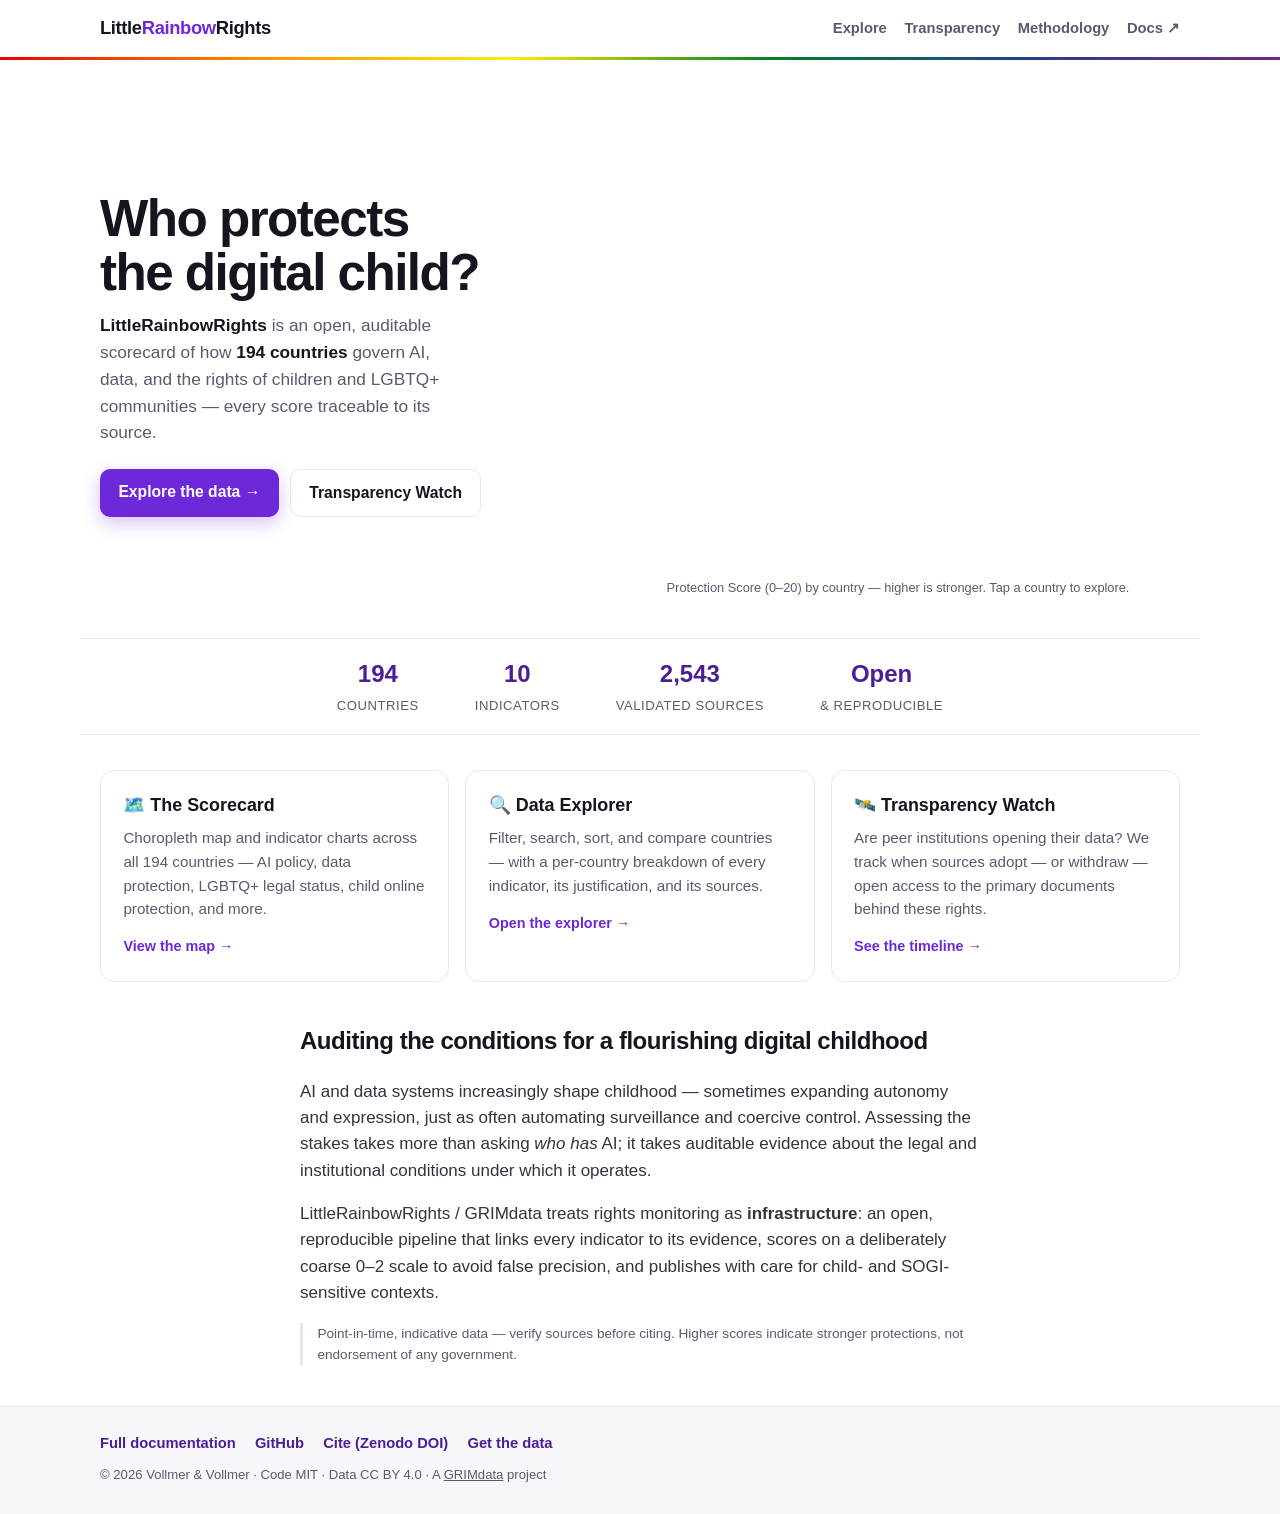
==== index.html @ 66d566f4 "Bespoke LittleRainbowRights landing" ====
<!doctype html>
<html lang="en">
<head>
  <meta charset="utf-8">
  <meta name="viewport" content="width=device-width, initial-scale=1">
  <title>LittleRainbowRights — Who protects the digital child?</title>
  <meta name="description" content="An open, auditable scorecard of how 194 countries govern AI, data, and the rights of children and LGBTQ+ communities — every score traceable to its source.">
  <meta property="og:title" content="LittleRainbowRights — Who protects the digital child?">
  <meta property="og:description" content="An open, auditable scorecard of AI policy, data protection, and the rights of children and LGBTQ+ communities across all 194 countries.">
  <meta property="og:type" content="website">
  <meta property="og:url" content="https://littlerainbowrights.com">
  <link rel="icon" href="data:image/svg+xml,<svg xmlns=%22http://www.w3.org/2000/svg%22 viewBox=%220 0 100 100%22><text y=%22.9em%22 font-size=%2290%22>🌈</text></svg>">
  <link rel="stylesheet" href="assets/landing.css">
  <script src="https://cdn.plot.ly/plotly-2.27.0.min.js" defer></script>
  <script src="assets/landing.js" defer></script>
</head>
<body>
  <a class="skip" href="#main">Skip to content</a>

  <header class="nav">
    <a class="brand" href="/">Little<span>Rainbow</span>Rights</a>
    <nav>
      <a href="https://grimdata.org/scorecard/explorer/">Explore</a>
      <a href="https://grimdata.org/transparency-watch/">Transparency</a>
      <a href="https://grimdata.org/scorecard/design/">Methodology</a>
      <a class="ext" href="https://grimdata.org/">Docs ↗</a>
    </nav>
  </header>
  <div class="rainbow-rule" aria-hidden="true"></div>

  <main id="main">
    <section class="hero">
      <div class="hero-copy">
        <h1>Who protects the&nbsp;digital&nbsp;child?</h1>
        <p class="lede">
          <strong>LittleRainbowRights</strong> is an open, auditable scorecard of how
          <strong>194 countries</strong> govern AI, data, and the rights of children and
          LGBTQ+ communities — every score traceable to its source.
        </p>
        <div class="cta">
          <a class="btn btn-primary" href="https://grimdata.org/scorecard/explorer/">Explore the data →</a>
          <a class="btn btn-ghost" href="https://grimdata.org/transparency-watch/">Transparency Watch</a>
        </div>
      </div>
      <figure class="hero-map">
        <div id="hero-map" role="img" aria-label="World map of digital-rights protection scores by country"></div>
        <figcaption id="hero-map-cap">Protection Score (0–20) by country — higher is stronger. Tap a country to explore.</figcaption>
      </figure>
    </section>

    <section class="stats" aria-label="At a glance">
      <div><b id="stat-countries">194</b><span>countries</span></div>
      <div><b id="stat-indicators">10</b><span>indicators</span></div>
      <div><b>2,543</b><span>validated sources</span></div>
      <div><b>Open</b><span>&amp; reproducible</span></div>
    </section>

    <section class="cards" aria-label="What you can do">
      <a class="card" href="https://grimdata.org/scorecard/visualization/">
        <h3>🗺️ The Scorecard</h3>
        <p>Choropleth map and indicator charts across all 194 countries — AI policy, data protection, LGBTQ+ legal status, child online protection, and more.</p>
        <span class="more">View the map →</span>
      </a>
      <a class="card" href="https://grimdata.org/scorecard/explorer/">
        <h3>🔍 Data Explorer</h3>
        <p>Filter, search, sort, and compare countries — with a per-country breakdown of every indicator, its justification, and its sources.</p>
        <span class="more">Open the explorer →</span>
      </a>
      <a class="card" href="https://grimdata.org/transparency-watch/">
        <h3>🛰️ Transparency Watch</h3>
        <p>Are peer institutions opening their data? We track when sources adopt — or withdraw — open access to the primary documents behind these rights.</p>
        <span class="more">See the timeline →</span>
      </a>
    </section>

    <section class="about">
      <h2>Auditing the conditions for a flourishing digital childhood</h2>
      <p>
        AI and data systems increasingly shape childhood — sometimes expanding autonomy and
        expression, just as often automating surveillance and coercive control. Assessing the
        stakes takes more than asking <em>who has</em> AI; it takes auditable evidence about the
        legal and institutional conditions under which it operates.
      </p>
      <p>
        LittleRainbowRights / GRIMdata treats rights monitoring as <strong>infrastructure</strong>:
        an open, reproducible pipeline that links every indicator to its evidence, scores on a
        deliberately coarse 0–2 scale to avoid false precision, and publishes with care for
        child- and SOGI-sensitive contexts.
      </p>
      <p class="note">
        Point-in-time, indicative data — verify sources before citing. Higher scores indicate
        stronger protections, not endorsement of any government.
      </p>
    </section>
  </main>

  <footer>
    <div class="foot-links">
      <a href="https://grimdata.org/">Full documentation</a>
      <a href="https://github.com/MissCrispenCakes/DigitalChild">GitHub</a>
      <a href="https://doi.org/10.5281/zenodo.18318098">Cite (Zenodo DOI)</a>
      <a href="https://grimdata.org/scorecard/data-access/">Get the data</a>
    </div>
    <p class="legal">
      © <span id="year">2026</span> Vollmer &amp; Vollmer · Code MIT · Data CC&nbsp;BY&nbsp;4.0 ·
      A <a href="https://grimdata.org/">GRIMdata</a> project
    </p>
  </footer>
</body>
</html>
---- assets/landing.css ----
/* LittleRainbowRights — bespoke landing. Mobile-first, intentionally lean. */
:root {
  --ink: #15151f;
  --muted: #5a5a6e;
  --line: #e7e7ef;
  --bg: #ffffff;
  --bg-soft: #f7f7fb;
  --primary: #6d28d9;       /* violet */
  --primary-ink: #4c1d95;
  --rainbow: linear-gradient(90deg, #e40303, #ff8c00, #ffed00, #008026, #24408e, #732982);
  --maxw: 1120px;
  --radius: 14px;
}
* { box-sizing: border-box; }
html { scroll-behavior: smooth; -webkit-text-size-adjust: 100%; }
body {
  margin: 0;
  font-family: -apple-system, BlinkMacSystemFont, "Segoe UI", Roboto, Helvetica, Arial, sans-serif;
  color: var(--ink);
  background: var(--bg);
  line-height: 1.55;
  font-size: 17px;
}
a { color: var(--primary-ink); }
.skip { position: absolute; left: -999px; }
.skip:focus { left: 1rem; top: 1rem; background: #fff; padding: .5rem .75rem; border-radius: 8px; z-index: 50; }

/* Nav */
.nav {
  max-width: var(--maxw); margin: 0 auto; padding: 0.9rem 1.25rem;
  display: flex; align-items: center; justify-content: space-between; flex-wrap: wrap; gap: .5rem;
}
.brand { font-weight: 800; font-size: 1.15rem; letter-spacing: -.02em; text-decoration: none; color: var(--ink); }
.brand span { color: var(--primary); }
.nav nav { display: flex; gap: 1.1rem; flex-wrap: wrap; }
.nav nav a { color: var(--muted); text-decoration: none; font-size: .92rem; font-weight: 600; }
.nav nav a:hover { color: var(--primary); }
.rainbow-rule { height: 3px; background: var(--rainbow); }

/* Hero */
.hero {
  max-width: var(--maxw); margin: 0 auto; padding: 2.2rem 1.25rem 1rem;
  display: grid; gap: 1.6rem;
}
.hero h1 {
  font-size: clamp(2rem, 7vw, 3.2rem); line-height: 1.05; letter-spacing: -.03em;
  margin: 0 0 .8rem; font-weight: 800;
}
.lede { font-size: 1.08rem; color: var(--muted); margin: 0 0 1.4rem; max-width: 36ch; }
.lede strong { color: var(--ink); }
.cta { display: flex; gap: .7rem; flex-wrap: wrap; }
.btn {
  display: inline-block; padding: .7rem 1.15rem; border-radius: 10px; text-decoration: none;
  font-weight: 700; font-size: .98rem; transition: transform .12s ease, box-shadow .12s ease;
}
.btn-primary { background: var(--primary); color: #fff; box-shadow: 0 6px 18px rgba(109,40,217,.28); }
.btn-primary:hover { transform: translateY(-1px); box-shadow: 0 10px 24px rgba(109,40,217,.34); }
.btn-ghost { border: 1.5px solid var(--line); color: var(--ink); }
.btn-ghost:hover { border-color: var(--primary); color: var(--primary); }

.hero-map { margin: 0; }
#hero-map { width: 100%; height: 340px; }
#hero-map-cap { font-size: .8rem; color: var(--muted); margin-top: .4rem; text-align: center; }

/* Stat strip */
.stats {
  max-width: var(--maxw); margin: 1rem auto; padding: 1rem 1.25rem;
  display: flex; flex-wrap: wrap; gap: 1rem 2rem; justify-content: center;
  border-top: 1px solid var(--line); border-bottom: 1px solid var(--line);
}
.stats div { text-align: center; }
.stats b { display: block; font-size: 1.5rem; font-weight: 800; color: var(--primary-ink); }
.stats span { font-size: .82rem; color: var(--muted); text-transform: uppercase; letter-spacing: .04em; }

/* Cards */
.cards {
  max-width: var(--maxw); margin: 2.2rem auto; padding: 0 1.25rem;
  display: grid; gap: 1rem; grid-template-columns: 1fr;
}
.card {
  display: block; padding: 1.3rem 1.4rem; border: 1px solid var(--line); border-radius: var(--radius);
  background: var(--bg); text-decoration: none; color: var(--ink);
  transition: transform .12s ease, box-shadow .12s ease, border-color .12s ease;
}
.card:hover { transform: translateY(-3px); box-shadow: 0 10px 28px rgba(20,20,40,.10); border-color: #d9d4ef; }
.card h3 { margin: 0 0 .4rem; font-size: 1.12rem; }
.card p { margin: 0 0 .8rem; color: var(--muted); font-size: .95rem; }
.card .more { color: var(--primary); font-weight: 700; font-size: .9rem; }

/* About */
.about { max-width: 720px; margin: 2.5rem auto; padding: 0 1.25rem; }
.about h2 { font-size: 1.5rem; letter-spacing: -.02em; }
.about p { color: #34343f; }
.about .note { font-size: .85rem; color: var(--muted); border-left: 3px solid var(--line); padding-left: .9rem; }

/* Footer */
footer { background: var(--bg-soft); border-top: 1px solid var(--line); margin-top: 2.5rem; }
.foot-links {
  max-width: var(--maxw); margin: 0 auto; padding: 1.6rem 1.25rem .6rem;
  display: flex; flex-wrap: wrap; gap: 1.2rem;
}
.foot-links a { color: var(--primary-ink); text-decoration: none; font-weight: 600; font-size: .92rem; }
.foot-links a:hover { text-decoration: underline; }
.legal { max-width: var(--maxw); margin: 0 auto; padding: 0 1.25rem 1.8rem; color: var(--muted); font-size: .82rem; }
.legal a { color: var(--muted); }

/* Desktop: two-column hero, 3-up cards */
@media (min-width: 860px) {
  .hero { grid-template-columns: 1fr 1.15fr; align-items: center; padding-top: 3.2rem; padding-bottom: 1.5rem; }
  #hero-map { height: 460px; }
  .cards { grid-template-columns: repeat(3, 1fr); }
  .stats { gap: 1rem 3.5rem; }
}

@media (prefers-color-scheme: dark) {
  :root { --ink:#ececf2; --muted:#a6a6b8; --line:#2a2a38; --bg:#121219; --bg-soft:#16161f; --primary:#a78bfa; --primary-ink:#c4b5fd; }
}
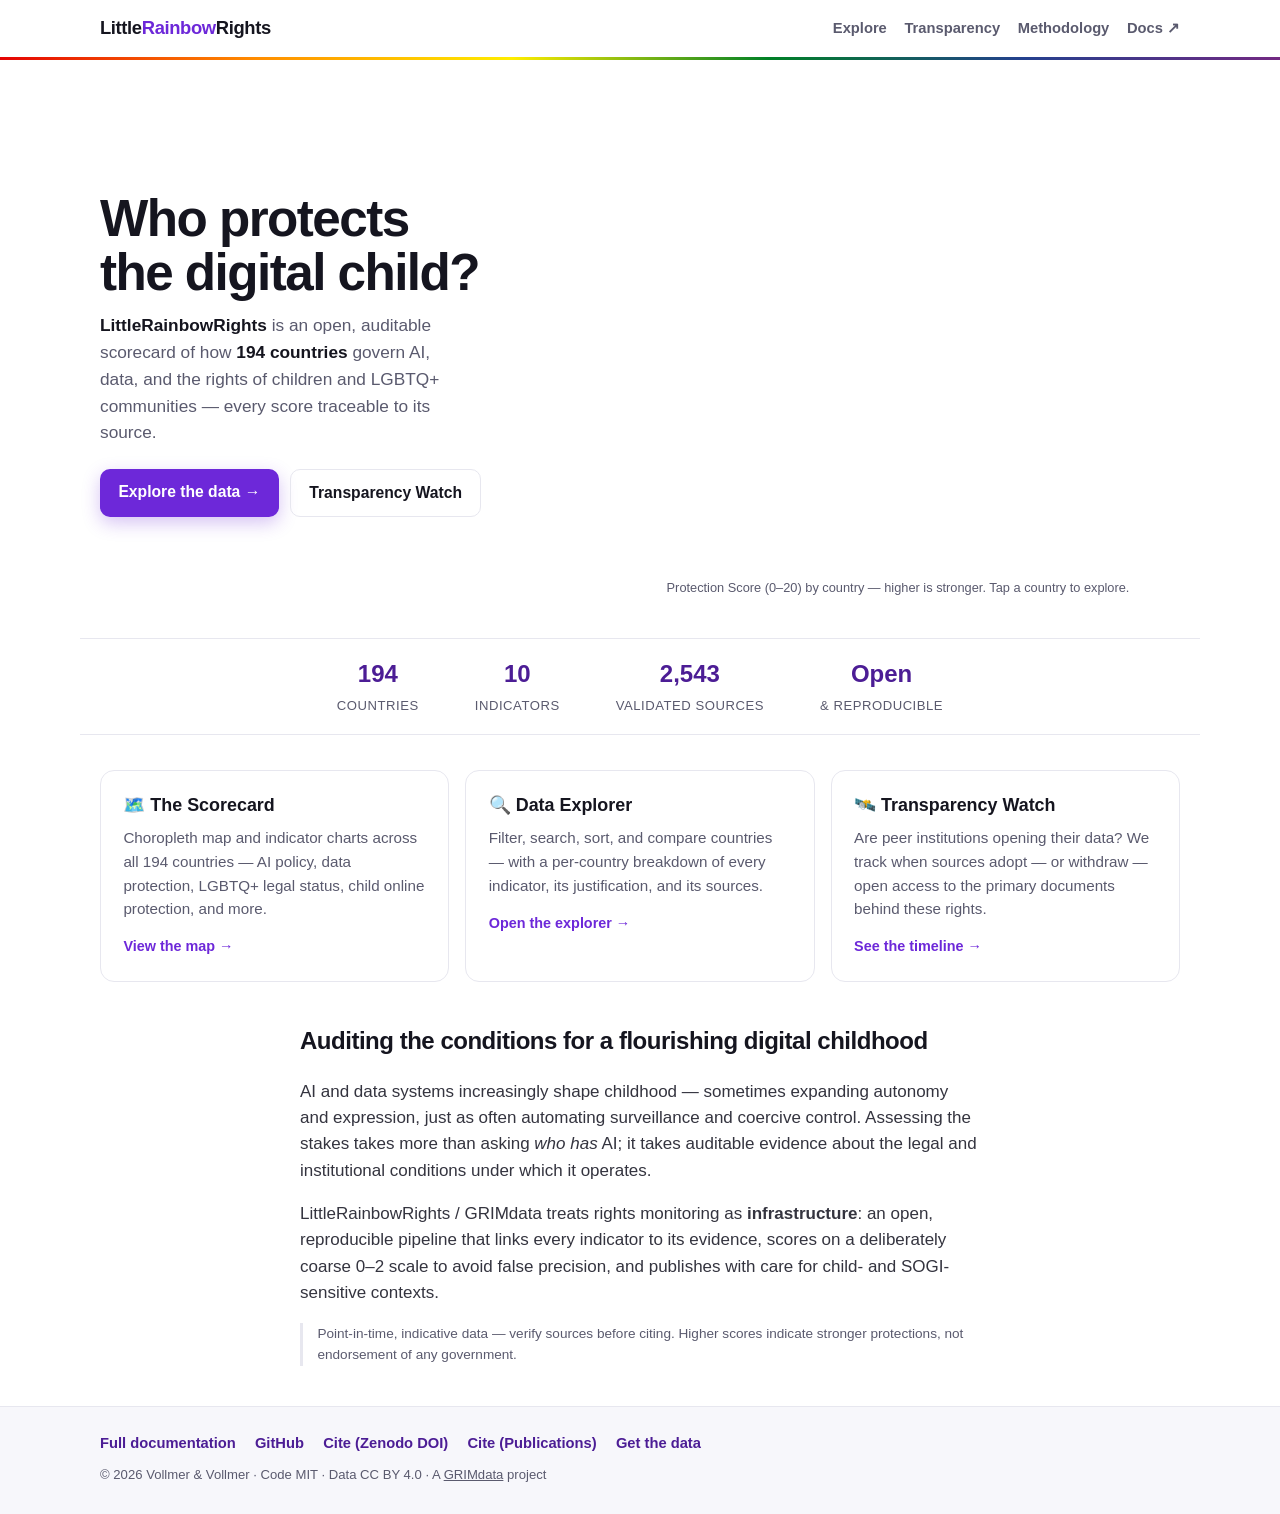
==== commit 07fc4697: "Add citation link for publications in footer Apparently going to the documentation at the main cite " ====
--- a/index.html
+++ b/index.html
@@ -20,10 +20,10 @@
   <header class="nav">
     <a class="brand" href="/">Little<span>Rainbow</span>Rights</a>
     <nav>
-      <a href="https://grimdata.org/scorecard/explorer/">Explore</a>
-      <a href="https://grimdata.org/transparency-watch/">Transparency</a>
-      <a href="https://grimdata.org/scorecard/design/">Methodology</a>
-      <a class="ext" href="https://grimdata.org/">Docs ↗</a>
+      <a href="https://grimdata.org/scorecard/explorer/" target="_blank" rel="noopener noreferrer">Explore</a>
+      <a href="https://grimdata.org/transparency-watch/" target="_blank" rel="noopener noreferrer">Transparency</a>
+      <a href="https://grimdata.org/scorecard/design/" target="_blank" rel="noopener noreferrer">Methodology</a>
+      <a class="ext" href="https://grimdata.org/" target="_blank" rel="noopener noreferrer">Docs ↗</a>
     </nav>
   </header>
   <div class="rainbow-rule" aria-hidden="true"></div>
@@ -38,8 +38,8 @@
           LGBTQ+ communities — every score traceable to its source.
         </p>
         <div class="cta">
-          <a class="btn btn-primary" href="https://grimdata.org/scorecard/explorer/">Explore the data →</a>
-          <a class="btn btn-ghost" href="https://grimdata.org/transparency-watch/">Transparency Watch</a>
+          <a class="btn btn-primary" href="https://grimdata.org/scorecard/explorer/" target="_blank" rel="noopener noreferrer">Explore the data →</a>
+          <a class="btn btn-ghost" href="https://grimdata.org/transparency-watch/" target="_blank" rel="noopener noreferrer">Transparency Watch</a>
         </div>
       </div>
       <figure class="hero-map">
@@ -56,17 +56,17 @@
     </section>
 
     <section class="cards" aria-label="What you can do">
-      <a class="card" href="https://grimdata.org/scorecard/visualization/">
+      <a class="card" href="https://grimdata.org/scorecard/visualization/" target="_blank" rel="noopener noreferrer">
         <h3>🗺️ The Scorecard</h3>
         <p>Choropleth map and indicator charts across all 194 countries — AI policy, data protection, LGBTQ+ legal status, child online protection, and more.</p>
         <span class="more">View the map →</span>
       </a>
-      <a class="card" href="https://grimdata.org/scorecard/explorer/">
+      <a class="card" href="https://grimdata.org/scorecard/explorer/" target="_blank" rel="noopener noreferrer">
         <h3>🔍 Data Explorer</h3>
         <p>Filter, search, sort, and compare countries — with a per-country breakdown of every indicator, its justification, and its sources.</p>
         <span class="more">Open the explorer →</span>
       </a>
-      <a class="card" href="https://grimdata.org/transparency-watch/">
+      <a class="card" href="https://grimdata.org/transparency-watch/" target="_blank" rel="noopener noreferrer">
         <h3>🛰️ Transparency Watch</h3>
         <p>Are peer institutions opening their data? We track when sources adopt — or withdraw — open access to the primary documents behind these rights.</p>
         <span class="more">See the timeline →</span>
@@ -96,14 +96,15 @@
 
   <footer>
     <div class="foot-links">
-      <a href="https://grimdata.org/">Full documentation</a>
-      <a href="https://github.com/MissCrispenCakes/DigitalChild">GitHub</a>
-      <a href="https://doi.org/10.5281/zenodo.18318098">Cite (Zenodo DOI)</a>
-      <a href="https://grimdata.org/scorecard/data-access/">Get the data</a>
+      <a href="https://grimdata.org/" target="_blank" rel="noopener noreferrer">Full documentation</a>
+      <a href="https://github.com/MissCrispenCakes/DigitalChild" target="_blank" rel="noopener noreferrer">GitHub</a>
+      <a href="https://doi.org/10.5281/zenodo.18318098" target="_blank" rel="noopener noreferrer">Cite (Zenodo DOI)</a>
+      <a href="https://grimdata.org/website/projects/#littlerainbowrights" target="_blank" rel="noopener noreferrer">Cite (Publications)</a>
+      <a href="https://grimdata.org/scorecard/data-access/" target="_blank" rel="noopener noreferrer">Get the data</a>
     </div>
     <p class="legal">
       © <span id="year">2026</span> Vollmer &amp; Vollmer · Code MIT · Data CC&nbsp;BY&nbsp;4.0 ·
-      A <a href="https://grimdata.org/">GRIMdata</a> project
+      A <a href="https://grimdata.org/website/" target="_blank" rel="noopener noreferrer">GRIMdata</a> project
     </p>
   </footer>
 </body>
